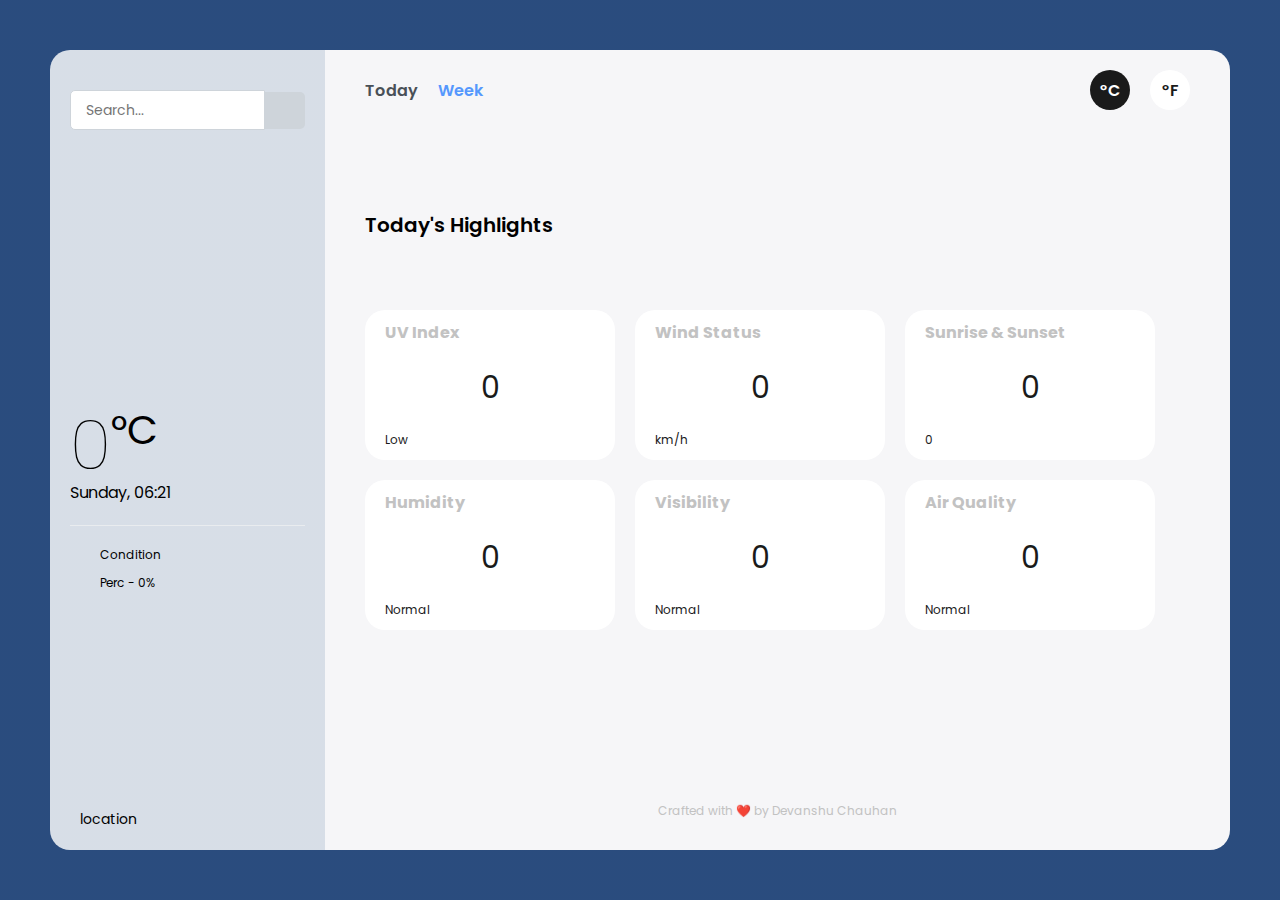
==== academor major project/index.html @ 62b0fa4a "new project" ====
<!DOCTYPE html>
<html lang="en">

<head>
    <meta charset="UTF-8">
    <meta name="viewport" content="width=device-width, initial-scale=1.0">
    <link rel="stylesheet" href="style.css">
    <title>Document</title>
</head>

<body>
    <div class="wrapper">
        <div class="sidebar">
            <div>
                <form class="search" id="search">
                    <input type="text" id="query" placeholder="Search..." />
                    <button><i class="fas fa-search"><img class="search-img" src="https://icon-library.com/images/search-icon-transparent/search-icon-transparent-11.jpg" alt=""></i></button>
                </form>
                <div class="weather-icon">
                    <img id="icon" src="icons/sun/4.png" alt="" />
                </div>
                <div class="temperature">
                    <h1 id="temp">0</h1>
                    <span class="temp-unit">°C</span>
                </div>
                <div class="date-time">
                    <p id="date-time">Monday, 12:00</p>
                </div>
                <div class="divider"></div>
                <div class="condition-rain">
                    <div class="condition">
                        <i class="fas fa-cloud"></i>
                        <p id="condition">condition</p>
                    </div>
                    <div class="rain">
                        <i class="fas fa-tint"></i>
                        <p id="rain">perc - 0%</p>
                    </div>
                </div>
            </div>
            <div class="location">
                <div class="location-icon">
                    <i class="fas fa-map-marker-alt"></i>
                </div>
                <div class="location-text">
                    <p id="location">location</p>
                </div>
            </div>
        </div>
        <div class="main">
            <nav>
                <ul class="options">
                    <button class="hourly">today</button>
                    <button class="week active">week</button>
                </ul>
                <ul class="options units">
                    <button class="celcius active">°C</button>
                    <button class="fahrenheit">°F</button>
                </ul>
            </nav>
            <div class="cards" id="weather-cards"></div>
            <div class="highlights">
                <h2 class="heading">today's highlights</h2>
                <div class="cards">
                    <div class="card2">
                        <h4 class="card-heading">UV Index</h4>
                        <div class="content">
                            <p class="uv-index">0</p>
                            <p class="uv-text">Low</p>
                        </div>
                    </div>
                    <div class="card2">
                        <h4 class="card-heading">Wind Status</h4>
                        <div class="content">
                            <p class="wind-speed">0</p>
                            <p>km/h</p>
                        </div>
                    </div>
                    <div class="card2">
                        <h4 class="card-heading">Sunrise & Sunset</h4>
                        <div class="content">
                            <p class="sun-rise">0</p>
                            <p class="sun-set">0</p>
                        </div>
                    </div>
                    <div class="card2">
                        <h4 class="card-heading">Humidity</h4>
                        <div class="content">
                            <p class="humidity">0</p>
                            <p class="humidity-status">Normal</p>
                        </div>
                    </div>
                    <div class="card2">
                        <h4 class="card-heading">Visibility</h4>
                        <div class="content">
                            <p class="visibilty">0</p>
                            <p class="visibilty-status">Normal</p>
                        </div>
                    </div>
                    <div class="card2">
                        <h4 class="card-heading">Air Quality</h4>
                        <div class="content">
                            <p class="air-quality">0</p>
                            <p class="air-quality-status">Normal</p>
                        </div>
                    </div>
                </div>
            </div>
            <p class="credits">Crafted with ❤️ by Devanshu Chauhan</a></p>
        </div>
    </div>
    <script src="script.js"></script>
</body>

</html>
---- academor major project/style.css ----
@import url("https://fonts.googleapis.com/css2?family=Poppins:wght@400;500;600&display=swap");

:root {
    --primary-color: #5598fd;
}

* {
    margin: 0;
    padding: 0;
    box-sizing: border-box;
    font-family: "Poppins", sans-serif;
}

body {
    display: flex;
    justify-content: center;
    min-height: 100vh;
    min-width: 1000px;
    padding: 50px;
    background: var(--primary-color);
    background-image: linear-gradient(rgba(0, 0, 0, 0.5), rgba(0, 0, 0, 0.5)),
        url("./images/cd.jpg");
    background-size: cover;
    background-position: center;
    transition: background-image 0.3s ease;
}

img {
    width: 100%;
}

.search-img
{
    width: 32px;
    mix-blend-mode: color-burn;
    padding-top: 4px;
    background-blend-mode: color-burn;
}

.wrapper {
    display: flex;
    width: 1200px;
    min-width: 900px;
    border-radius: 20px;
    overflow: hidden;
}

.sidebar {
    width: 30%;
    min-width: 250px;
    padding: 20px;
    background: rgba(255, 255, 255, 0.815);
    display: flex;
    flex-direction: column;
    justify-content: space-between;
}

.search {
    display: flex;
    align-items: center;
    justify-content: space-between;
    margin-bottom: 30px;
    margin-top: 20px;
    position: relative;
}

.search input {
    width: 100%;
    height: 40px;
    border: 1px solid #ced4da;
    border-top-left-radius: 5px;
    border-bottom-left-radius: 5px;
    padding: 0 15px;
    font-size: 14px;
    color: #495057;
}

.search input:focus {
    outline: none;
    border: 1px solid var(--primary-color);
}

.search button {
    min-width: 40px;
    height: 37px;
    border: none;
    border-top-right-radius: 5px;
    border-bottom-right-radius: 5px;
    background-color: #ced4da;
    font-size: 14px;
    cursor: pointer;
}

.search ul {
    max-height: 300px;
    overflow-y: auto;
    position: absolute;
    width: 100%;
    top: 40px;
    border-radius: 5px;
    transition: all 0.3s ease;
    box-shadow: 0 0 10px rgba(0, 0, 0, 0.1);
    background-color: #fff;
}

.search ul li {
    padding: 10px 15px;
    border-bottom: 1px solid #f1f1f1;
    cursor: pointer;
    text-transform: capitalize;
}

.search ul li:last-child {
    border-bottom: none;
}

.search ul li:hover {
    background-color: #f1f1f1;
}

.search ul li.active {
    background-color: #f1f1f1;
}

.weather-icon {
    width: 100%;
    height: 150px;
    text-align: center;
    margin-top: 20px;
    margin-bottom: 100px;
}

.weather-icon #icon {
    width: 80%;
    object-fit: cover;
}

.temperature {
    display: flex;
}

.temperature #temp {
    font-size: 70px;
    font-weight: 100;
    line-height: 1;
}

.temperature span {
    font-size: 40px;
    margin-top: -10px;
    display: block;
}

.divider {
    width: 100%;
    height: 1px;
    background: #e9ecef;
    margin: 20px 0;
}

.condition-rain {
    font-size: 12px;
    text-transform: capitalize;
}

.condition-rain div {
    display: flex;
    align-items: center;
    gap: 10px;
    margin-bottom: 10px;
}

.condition-rain div i {
    width: 20px;
}

.location {
    display: flex;
    align-items: center;
    font-size: 14px;
    gap: 10px;
    margin-top: 10px;
}

.main {
    width: 100%;
    min-width: 400px;
    padding: 20px 40px;
    background-color: #f6f6f8;
    position: relative;
    padding-bottom: 90px;
}

.main nav {
    display: flex;
    align-items: center;
    justify-content: space-between;
}

.main nav .options {
    display: flex;
    gap: 20px;
    align-items: center;
}

.main nav .options button {
    border: none;
    background: none;
    font-size: 16px;
    font-weight: 600;
    color: #495057;
    cursor: pointer;
    text-transform: capitalize;
}

.main nav .options button.active {
    color: var(--primary-color);
}

.main nav .units button {
    width: 40px;
    height: 40px;
    border-radius: 50%;
    color: #1a1a1a;
    background-color: #fff;
}

.main nav .units button.active {
    color: #fff;
    background-color: #1a1a1a;
}

.main .cards {
    display: flex;
    flex-wrap: wrap;
    gap: 20px;
    margin-top: 50px;
}

.cards .card {
    width: 100px;
    height: 130px;
    border-radius: 20px;
    color: #1a1a1a;
    background-color: #fff;
    text-align: center;
    padding: 10px 0;
    display: flex;
    flex-direction: column;
    justify-content: space-between;
}

.card h2 {
    font-size: 15px;
    font-weight: 600;
}

.card .card-icon {
    width: 50%;
    margin: 0 auto;
}

.card .day-temp {
    font-size: 12px;
    display: flex;
    justify-content: center;
    display: flex;
}

.highlights {
    display: flex;
    flex-wrap: wrap;
    gap: 20px;
    margin-top: 50px;
}

.highlights .heading {
    width: 100%;
    font-size: 20px;
    font-weight: 600;
    text-transform: capitalize;
}

.card2 {
    width: 250px;
    height: 150px;
    border-radius: 20px;
    color: #1a1a1a;
    background-color: #fff;
    padding: 10px 20px;
    display: flex;
    flex-direction: column;
}

.card2 .card-heading {
    color: #c2c2c2;
}

.card2 .content {
    margin-top: 20px;
}

.card2 .content p:first-child {
    text-align: center;
    font-size: 30px;
}

.card2 .content p:nth-child(2) {
    font-size: 12px;
    margin-top: 20px;
    text-align: left;
}

.credits {
    text-align: center;
    font-size: 12px;
    color: #c2c2c2;
    position: absolute;
    bottom: 30px;
    left: 50%;
    transform: translateX(-50%);
}
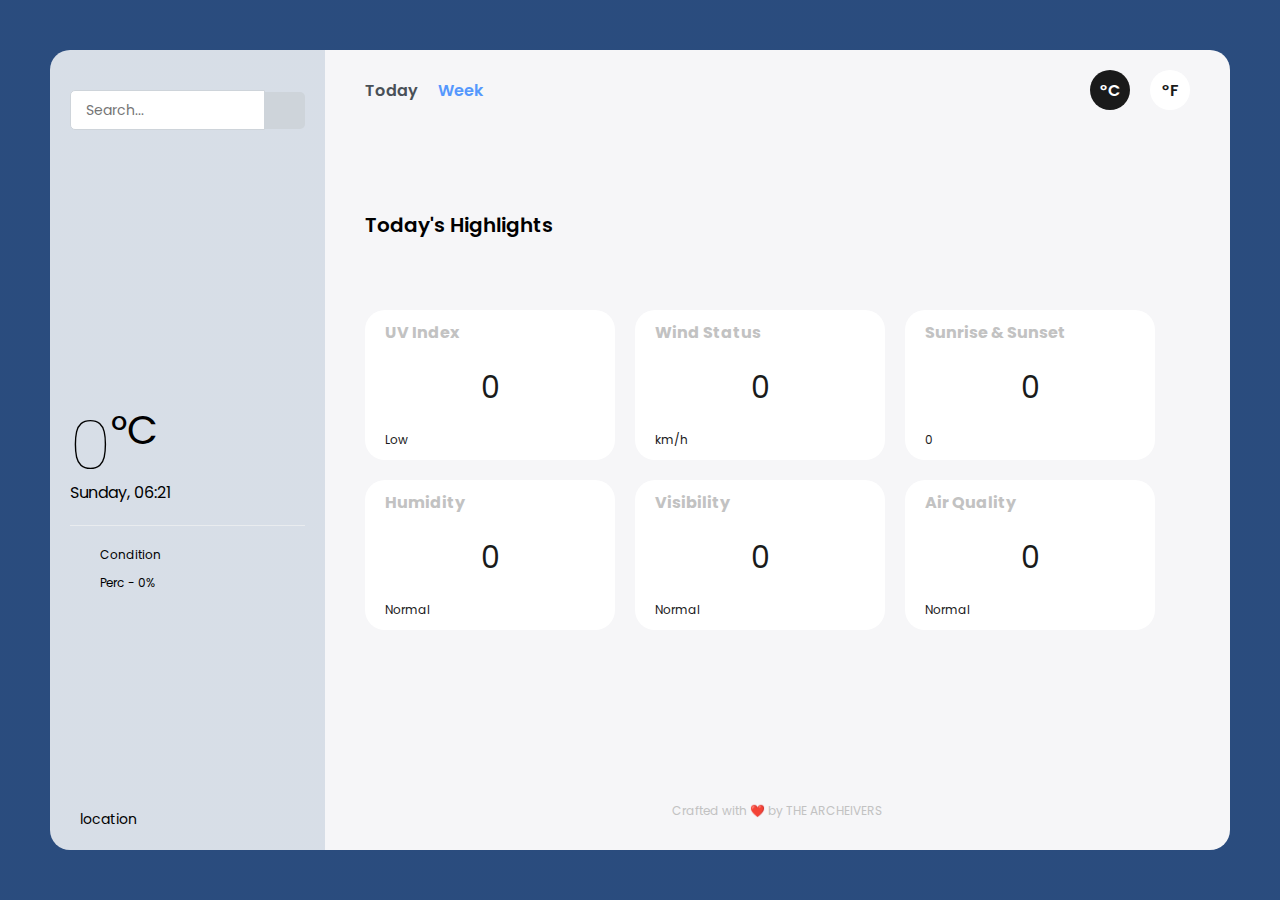
==== commit 81513357: "final commit" ====
--- a/academor major project/index.html
+++ b/academor major project/index.html
@@ -106,7 +106,7 @@
                     </div>
                 </div>
             </div>
-            <p class="credits">Crafted with ❤️ by Devanshu Chauhan</a></p>
+            <p class="credits">Crafted with ❤️ by THE ARCHEIVERS</a></p>
         </div>
     </div>
     <script src="script.js"></script>
